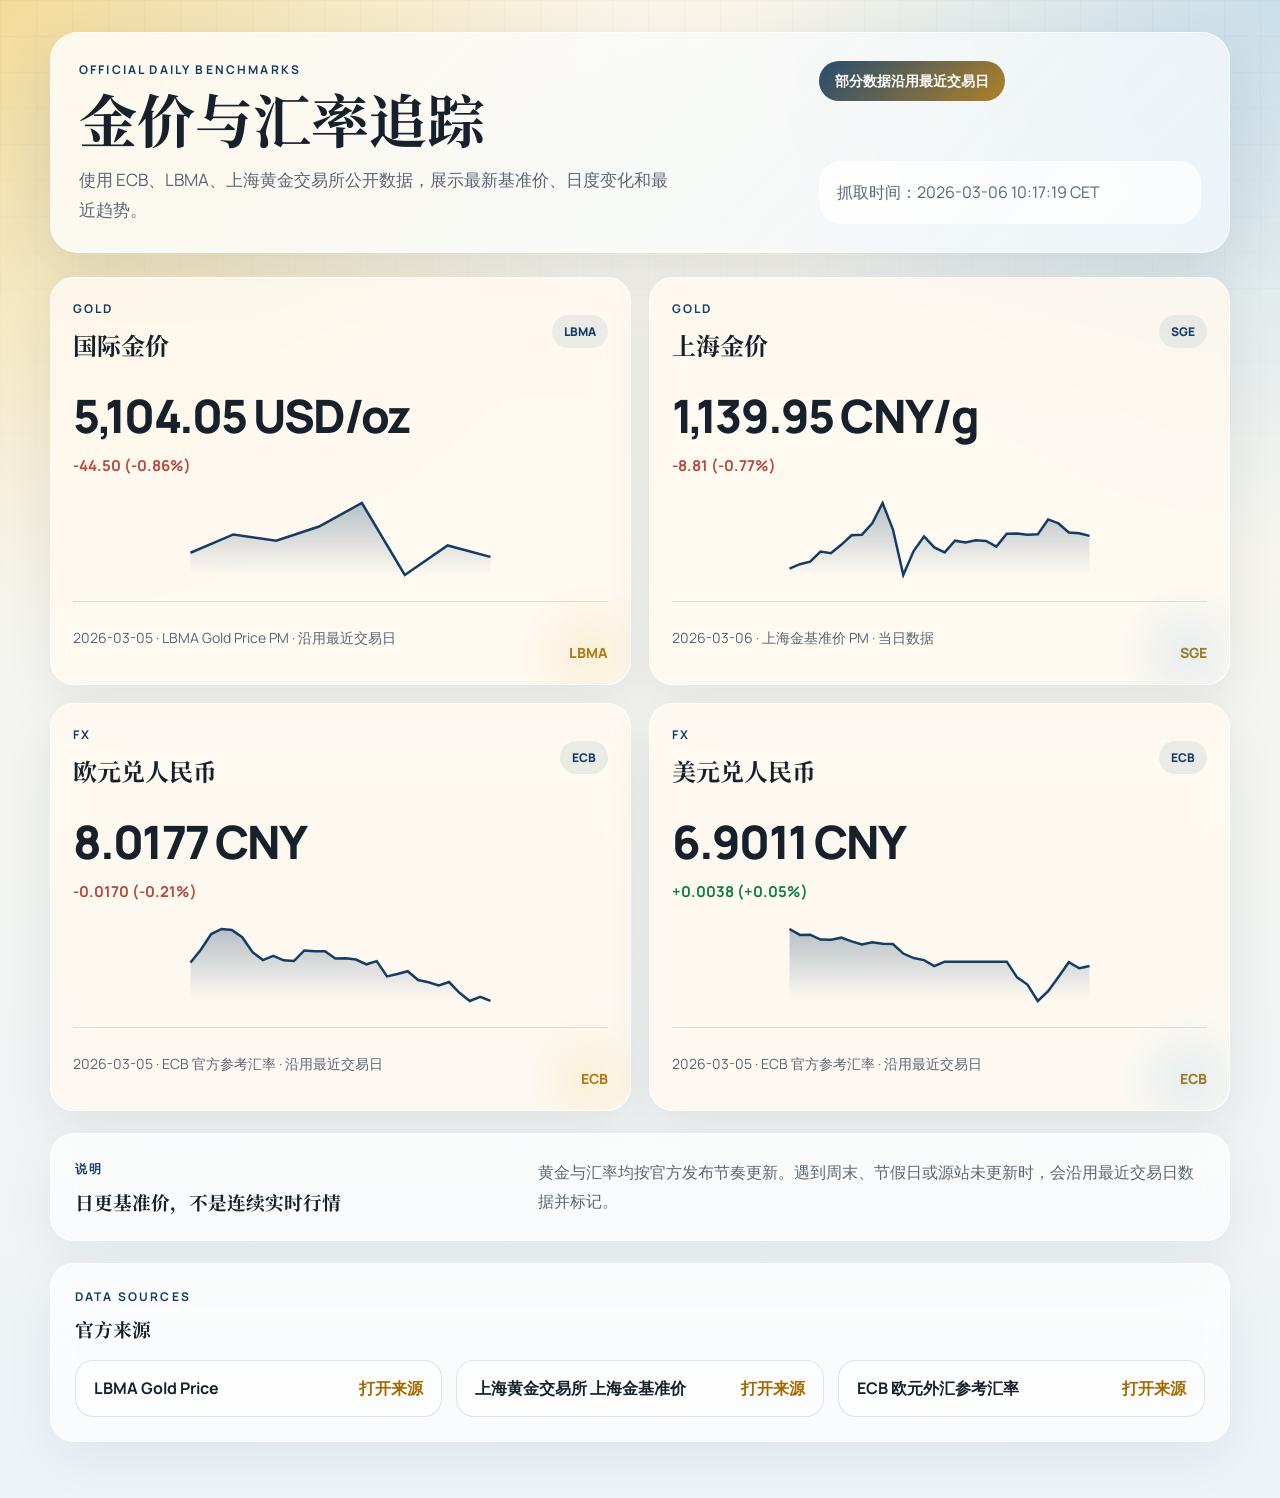
==== index.html @ c6c09dbf "feat: add market tracker site" ====
﻿<!DOCTYPE html>
<html lang="zh-CN">
  <head>
    <meta charset="UTF-8" />
    <meta name="viewport" content="width=device-width, initial-scale=1.0" />
    <title>金价与汇率追踪</title>
    <meta
      name="description"
      content="追踪国际金价、上海金价、欧元兑人民币和美元兑人民币的官方日更数据。"
    />
    <link rel="preconnect" href="https://fonts.googleapis.com" />
    <link rel="preconnect" href="https://fonts.gstatic.com" crossorigin />
    <link
      href="https://fonts.googleapis.com/css2?family=Manrope:wght@400;500;700;800&family=Noto+Serif+SC:wght@500;700&display=swap"
      rel="stylesheet"
    />
    <link rel="stylesheet" href="./assets/styles.css" />
  </head>
  <body>
    <div class="page-shell">
      <header class="hero">
        <div class="hero-copy">
          <p class="eyebrow">Official Daily Benchmarks</p>
          <h1>金价与汇率追踪</h1>
          <p class="hero-text">
            使用 ECB、LBMA、上海黄金交易所公开数据，展示最新基准价、日度变化和最近趋势。
          </p>
        </div>
        <div class="hero-meta">
          <div class="hero-pill" id="globalStatus">正在加载数据</div>
          <div class="hero-note" id="publishedAt">--</div>
        </div>
      </header>

      <main>
        <section class="cards" id="cards">
          <article class="metric-card" data-series-key="international_gold">
            <div class="card-head">
              <div>
                <p class="metric-type">Gold</p>
                <h2>国际金价</h2>
              </div>
              <span class="source-tag">LBMA</span>
            </div>
            <p class="metric-value" data-field="value">--</p>
            <p class="metric-change" data-field="change">--</p>
            <div class="sparkline" data-field="sparkline"></div>
            <div class="card-foot">
              <p data-field="meta">--</p>
              <a data-field="source" href="#" target="_blank" rel="noreferrer">来源</a>
            </div>
          </article>

          <article class="metric-card" data-series-key="shanghai_gold">
            <div class="card-head">
              <div>
                <p class="metric-type">Gold</p>
                <h2>上海金价</h2>
              </div>
              <span class="source-tag">SGE</span>
            </div>
            <p class="metric-value" data-field="value">--</p>
            <p class="metric-change" data-field="change">--</p>
            <div class="sparkline" data-field="sparkline"></div>
            <div class="card-foot">
              <p data-field="meta">--</p>
              <a data-field="source" href="#" target="_blank" rel="noreferrer">来源</a>
            </div>
          </article>

          <article class="metric-card" data-series-key="eur_cny">
            <div class="card-head">
              <div>
                <p class="metric-type">FX</p>
                <h2>欧元兑人民币</h2>
              </div>
              <span class="source-tag">ECB</span>
            </div>
            <p class="metric-value" data-field="value">--</p>
            <p class="metric-change" data-field="change">--</p>
            <div class="sparkline" data-field="sparkline"></div>
            <div class="card-foot">
              <p data-field="meta">--</p>
              <a data-field="source" href="#" target="_blank" rel="noreferrer">来源</a>
            </div>
          </article>

          <article class="metric-card" data-series-key="usd_cny">
            <div class="card-head">
              <div>
                <p class="metric-type">FX</p>
                <h2>美元兑人民币</h2>
              </div>
              <span class="source-tag">ECB</span>
            </div>
            <p class="metric-value" data-field="value">--</p>
            <p class="metric-change" data-field="change">--</p>
            <div class="sparkline" data-field="sparkline"></div>
            <div class="card-foot">
              <p data-field="meta">--</p>
              <a data-field="source" href="#" target="_blank" rel="noreferrer">来源</a>
            </div>
          </article>
        </section>

        <section class="panel summary-panel">
          <div>
            <p class="panel-label">说明</p>
            <h3>日更基准价，不是连续实时行情</h3>
          </div>
          <p id="summaryText">
            黄金与汇率均按官方发布节奏更新。遇到周末、节假日或源站未更新时，会沿用最近交易日数据并标记。
          </p>
        </section>

        <section class="panel source-panel">
          <div class="panel-header">
            <div>
              <p class="panel-label">Data Sources</p>
              <h3>官方来源</h3>
            </div>
          </div>
          <ul class="source-list" id="sourceList"></ul>
        </section>
      </main>
    </div>

    <template id="sourceItemTemplate">
      <li>
        <span class="source-name"></span>
        <a class="source-link" target="_blank" rel="noreferrer">打开来源</a>
      </li>
    </template>

    <script src="./assets/app.js" type="module"></script>
  </body>
</html>
---- assets/styles.css ----
﻿:root {
  --bg: #f4efe3;
  --panel: rgba(255, 250, 241, 0.84);
  --ink: #17212b;
  --muted: #5a6673;
  --gold: #a06a00;
  --blue: #153d64;
  --line: rgba(23, 33, 43, 0.12);
  --up: #0f7b46;
  --down: #b5483e;
  --shadow: 0 20px 60px rgba(21, 61, 100, 0.12);
}

* {
  box-sizing: border-box;
}

body {
  margin: 0;
  min-height: 100vh;
  color: var(--ink);
  font-family: "Manrope", sans-serif;
  background:
    radial-gradient(circle at top left, rgba(240, 212, 135, 0.8), transparent 32%),
    radial-gradient(circle at top right, rgba(152, 199, 234, 0.5), transparent 28%),
    linear-gradient(180deg, #fbf6ea 0%, #edf3f8 100%);
}

body::before {
  position: fixed;
  inset: 0;
  pointer-events: none;
  content: "";
  background-image:
    linear-gradient(rgba(23, 33, 43, 0.04) 1px, transparent 1px),
    linear-gradient(90deg, rgba(23, 33, 43, 0.04) 1px, transparent 1px);
  background-size: 36px 36px;
  mask-image: linear-gradient(180deg, rgba(0, 0, 0, 0.48), transparent 72%);
}

.page-shell {
  width: min(1180px, calc(100vw - 32px));
  margin: 0 auto;
  padding: 32px 0 56px;
}

.hero,
.panel,
.metric-card {
  backdrop-filter: blur(16px);
}

.hero {
  display: grid;
  grid-template-columns: 1.5fr 0.8fr;
  gap: 24px;
  padding: 28px;
  border: 1px solid rgba(255, 255, 255, 0.75);
  border-radius: 28px;
  background: linear-gradient(135deg, rgba(255, 252, 247, 0.88), rgba(240, 247, 252, 0.78));
  box-shadow: var(--shadow);
}

.eyebrow,
.panel-label,
.metric-type {
  margin: 0 0 10px;
  text-transform: uppercase;
  letter-spacing: 0.18em;
  font-size: 12px;
  font-weight: 700;
  color: var(--blue);
}

.hero h1,
.panel h3,
.metric-card h2 {
  margin: 0;
  font-family: "Noto Serif SC", serif;
  font-weight: 700;
}

.hero h1 {
  font-size: clamp(34px, 5vw, 58px);
  line-height: 1.05;
}

.hero-text {
  width: min(60ch, 100%);
  margin: 16px 0 0;
  font-size: 17px;
  line-height: 1.75;
  color: var(--muted);
}

.hero-meta {
  display: flex;
  flex-direction: column;
  justify-content: space-between;
  gap: 18px;
}

.hero-pill {
  align-self: flex-start;
  padding: 10px 16px;
  border-radius: 999px;
  background: linear-gradient(135deg, rgba(21, 61, 100, 0.92), rgba(160, 106, 0, 0.84));
  color: #fff;
  font-size: 14px;
  font-weight: 700;
}

.hero-note {
  padding: 18px;
  border-radius: 22px;
  background: rgba(255, 255, 255, 0.74);
  color: var(--muted);
  line-height: 1.7;
}

.cards {
  display: grid;
  grid-template-columns: repeat(2, minmax(0, 1fr));
  gap: 18px;
  margin-top: 24px;
}

.metric-card {
  position: relative;
  overflow: hidden;
  padding: 22px;
  border: 1px solid rgba(255, 255, 255, 0.85);
  border-radius: 24px;
  background: var(--panel);
  box-shadow: 0 16px 48px rgba(23, 33, 43, 0.08);
  animation: rise 520ms ease both;
}

.metric-card::after {
  position: absolute;
  inset: auto -30px -40px auto;
  width: 140px;
  height: 140px;
  border-radius: 50%;
  background: radial-gradient(circle, rgba(240, 212, 135, 0.22), transparent 70%);
  content: "";
}

.metric-card:nth-child(2)::after,
.metric-card:nth-child(4)::after {
  background: radial-gradient(circle, rgba(152, 199, 234, 0.22), transparent 70%);
}

.card-head,
.card-foot {
  display: flex;
  align-items: center;
  justify-content: space-between;
  gap: 16px;
}

.source-tag {
  padding: 8px 12px;
  border-radius: 999px;
  background: rgba(21, 61, 100, 0.08);
  color: var(--blue);
  font-size: 12px;
  font-weight: 800;
}

.metric-value {
  margin: 22px 0 8px;
  font-size: clamp(30px, 4vw, 46px);
  font-weight: 800;
  letter-spacing: -0.04em;
}

.metric-change {
  min-height: 24px;
  margin: 0 0 14px;
  font-size: 15px;
  font-weight: 700;
}

.metric-change.up {
  color: var(--up);
}

.metric-change.down {
  color: var(--down);
}

.metric-change.flat {
  color: var(--muted);
}

.sparkline {
  height: 92px;
  margin: 8px 0 16px;
}

.sparkline svg {
  width: 100%;
  height: 100%;
}

.sparkline .line {
  fill: none;
  stroke: var(--blue);
  stroke-width: 2.5;
}

.sparkline .area {
  fill: url(#sparkFill);
}

.card-foot {
  align-items: flex-end;
  padding-top: 12px;
  border-top: 1px solid var(--line);
  color: var(--muted);
  font-size: 14px;
}

.card-foot a,
.source-link {
  color: var(--gold);
  text-decoration: none;
  font-weight: 800;
}

.panel {
  margin-top: 22px;
  padding: 24px;
  border: 1px solid rgba(255, 255, 255, 0.85);
  border-radius: 24px;
  background: linear-gradient(180deg, rgba(255, 255, 255, 0.74), rgba(255, 255, 255, 0.62));
  box-shadow: 0 18px 52px rgba(23, 33, 43, 0.06);
}

.summary-panel {
  display: grid;
  grid-template-columns: 0.8fr 1.2fr;
  gap: 18px;
  align-items: center;
}

.summary-panel p:last-child {
  margin: 0;
  color: var(--muted);
  line-height: 1.8;
}

.source-list {
  display: grid;
  grid-template-columns: repeat(3, minmax(0, 1fr));
  gap: 14px;
  padding: 0;
  margin: 18px 0 0;
  list-style: none;
}

.source-list li {
  display: flex;
  justify-content: space-between;
  align-items: center;
  gap: 12px;
  padding: 16px 18px;
  border: 1px solid var(--line);
  border-radius: 18px;
  background: rgba(255, 255, 255, 0.55);
}

.source-name {
  font-weight: 700;
}

@keyframes rise {
  from {
    opacity: 0;
    transform: translateY(16px);
  }

  to {
    opacity: 1;
    transform: translateY(0);
  }
}

@media (max-width: 880px) {
  .hero,
  .summary-panel,
  .cards,
  .source-list {
    grid-template-columns: 1fr;
  }

  .page-shell {
    width: min(100vw - 20px, 100%);
    padding-top: 20px;
  }

  .hero,
  .metric-card,
  .panel {
    border-radius: 22px;
  }
}
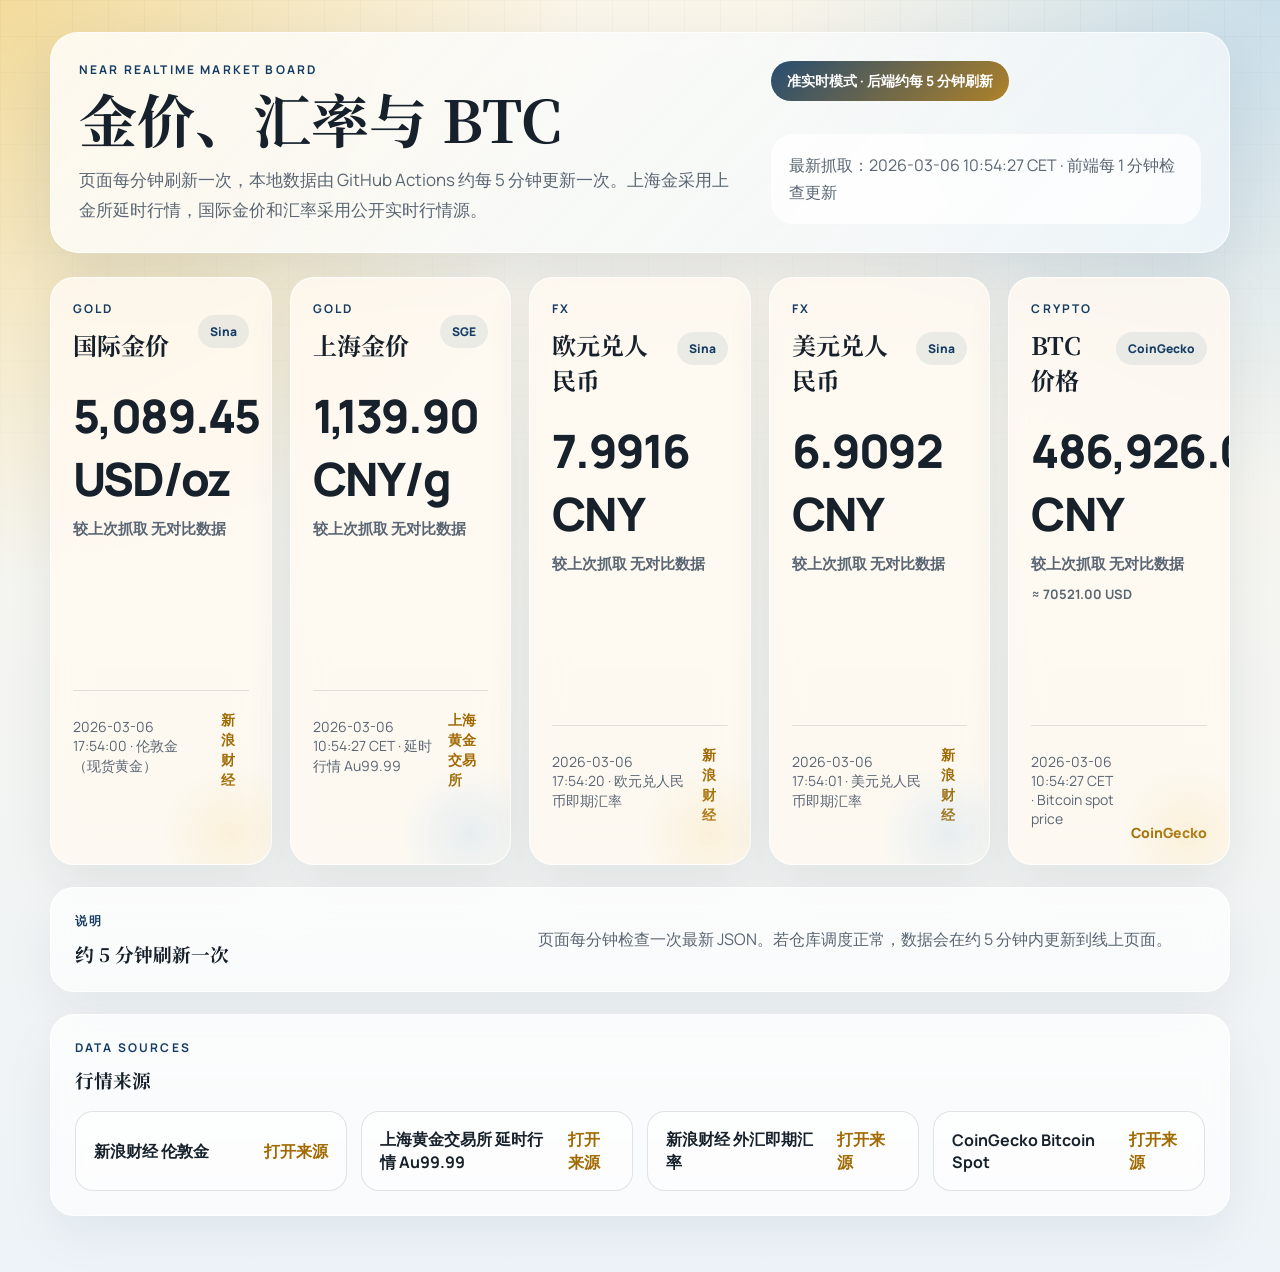
==== commit 6d773b0c: "feat: switch to near realtime market board" ====
--- a/index.html
+++ b/index.html
@@ -3,10 +3,10 @@
   <head>
     <meta charset="UTF-8" />
     <meta name="viewport" content="width=device-width, initial-scale=1.0" />
-    <title>金价与汇率追踪</title>
+    <title>金价、汇率与 BTC 追踪</title>
     <meta
       name="description"
-      content="追踪国际金价、上海金价、欧元兑人民币和美元兑人民币的官方日更数据。"
+      content="追踪国际金价、上海金价、欧元兑人民币、美元兑人民币和 BTC 价格的准实时数据。"
     />
     <link rel="preconnect" href="https://fonts.googleapis.com" />
     <link rel="preconnect" href="https://fonts.gstatic.com" crossorigin />
@@ -20,10 +20,10 @@
     <div class="page-shell">
       <header class="hero">
         <div class="hero-copy">
-          <p class="eyebrow">Official Daily Benchmarks</p>
-          <h1>金价与汇率追踪</h1>
+          <p class="eyebrow">Near Realtime Market Board</p>
+          <h1>金价、汇率与 BTC</h1>
           <p class="hero-text">
-            使用 ECB、LBMA、上海黄金交易所公开数据，展示最新基准价、日度变化和最近趋势。
+            页面每分钟刷新一次，本地数据由 GitHub Actions 约每 5 分钟更新一次。上海金采用上金所延时行情，国际金价和汇率采用公开实时行情源。
           </p>
         </div>
         <div class="hero-meta">
@@ -40,10 +40,11 @@
                 <p class="metric-type">Gold</p>
                 <h2>国际金价</h2>
               </div>
-              <span class="source-tag">LBMA</span>
+              <span class="source-tag">Sina</span>
             </div>
             <p class="metric-value" data-field="value">--</p>
             <p class="metric-change" data-field="change">--</p>
+            <p class="metric-secondary" data-field="secondary"></p>
             <div class="sparkline" data-field="sparkline"></div>
             <div class="card-foot">
               <p data-field="meta">--</p>
@@ -61,6 +62,7 @@
             </div>
             <p class="metric-value" data-field="value">--</p>
             <p class="metric-change" data-field="change">--</p>
+            <p class="metric-secondary" data-field="secondary"></p>
             <div class="sparkline" data-field="sparkline"></div>
             <div class="card-foot">
               <p data-field="meta">--</p>
@@ -74,10 +76,11 @@
                 <p class="metric-type">FX</p>
                 <h2>欧元兑人民币</h2>
               </div>
-              <span class="source-tag">ECB</span>
+              <span class="source-tag">Sina</span>
             </div>
             <p class="metric-value" data-field="value">--</p>
             <p class="metric-change" data-field="change">--</p>
+            <p class="metric-secondary" data-field="secondary"></p>
             <div class="sparkline" data-field="sparkline"></div>
             <div class="card-foot">
               <p data-field="meta">--</p>
@@ -91,10 +94,29 @@
                 <p class="metric-type">FX</p>
                 <h2>美元兑人民币</h2>
               </div>
-              <span class="source-tag">ECB</span>
+              <span class="source-tag">Sina</span>
             </div>
             <p class="metric-value" data-field="value">--</p>
             <p class="metric-change" data-field="change">--</p>
+            <p class="metric-secondary" data-field="secondary"></p>
+            <div class="sparkline" data-field="sparkline"></div>
+            <div class="card-foot">
+              <p data-field="meta">--</p>
+              <a data-field="source" href="#" target="_blank" rel="noreferrer">来源</a>
+            </div>
+          </article>
+
+          <article class="metric-card" data-series-key="btc_cny">
+            <div class="card-head">
+              <div>
+                <p class="metric-type">Crypto</p>
+                <h2>BTC 价格</h2>
+              </div>
+              <span class="source-tag">CoinGecko</span>
+            </div>
+            <p class="metric-value" data-field="value">--</p>
+            <p class="metric-change" data-field="change">--</p>
+            <p class="metric-secondary" data-field="secondary"></p>
             <div class="sparkline" data-field="sparkline"></div>
             <div class="card-foot">
               <p data-field="meta">--</p>
@@ -106,10 +128,10 @@
         <section class="panel summary-panel">
           <div>
             <p class="panel-label">说明</p>
-            <h3>日更基准价，不是连续实时行情</h3>
+            <h3>约 5 分钟刷新一次</h3>
           </div>
           <p id="summaryText">
-            黄金与汇率均按官方发布节奏更新。遇到周末、节假日或源站未更新时，会沿用最近交易日数据并标记。
+            页面每分钟检查一次最新 JSON。若仓库调度正常，数据会在约 5 分钟内更新到线上页面。
           </p>
         </section>
 
@@ -117,7 +139,7 @@
           <div class="panel-header">
             <div>
               <p class="panel-label">Data Sources</p>
-              <h3>官方来源</h3>
+              <h3>行情来源</h3>
             </div>
           </div>
           <ul class="source-list" id="sourceList"></ul>
--- a/assets/styles.css
+++ b/assets/styles.css
@@ -52,7 +52,7 @@
 
 .hero {
   display: grid;
-  grid-template-columns: 1.5fr 0.8fr;
+  grid-template-columns: 1.4fr 0.9fr;
   gap: 24px;
   padding: 28px;
   border: 1px solid rgba(255, 255, 255, 0.75);
@@ -86,7 +86,7 @@
 }
 
 .hero-text {
-  width: min(60ch, 100%);
+  width: min(66ch, 100%);
   margin: 16px 0 0;
   font-size: 17px;
   line-height: 1.75;
@@ -120,7 +120,7 @@
 
 .cards {
   display: grid;
-  grid-template-columns: repeat(2, minmax(0, 1fr));
+  grid-template-columns: repeat(auto-fit, minmax(220px, 1fr));
   gap: 18px;
   margin-top: 24px;
 }
@@ -146,8 +146,7 @@
   content: "";
 }
 
-.metric-card:nth-child(2)::after,
-.metric-card:nth-child(4)::after {
+.metric-card:nth-child(2n)::after {
   background: radial-gradient(circle, rgba(152, 199, 234, 0.22), transparent 70%);
 }
 
@@ -177,8 +176,16 @@
 
 .metric-change {
   min-height: 24px;
-  margin: 0 0 14px;
+  margin: 0 0 8px;
   font-size: 15px;
+  font-weight: 700;
+}
+
+.metric-secondary {
+  min-height: 20px;
+  margin: 0 0 12px;
+  color: var(--muted);
+  font-size: 13px;
   font-weight: 700;
 }
 
@@ -253,7 +260,7 @@
 
 .source-list {
   display: grid;
-  grid-template-columns: repeat(3, minmax(0, 1fr));
+  grid-template-columns: repeat(auto-fit, minmax(220px, 1fr));
   gap: 14px;
   padding: 0;
   margin: 18px 0 0;
@@ -289,9 +296,7 @@
 
 @media (max-width: 880px) {
   .hero,
-  .summary-panel,
-  .cards,
-  .source-list {
+  .summary-panel {
     grid-template-columns: 1fr;
   }
 
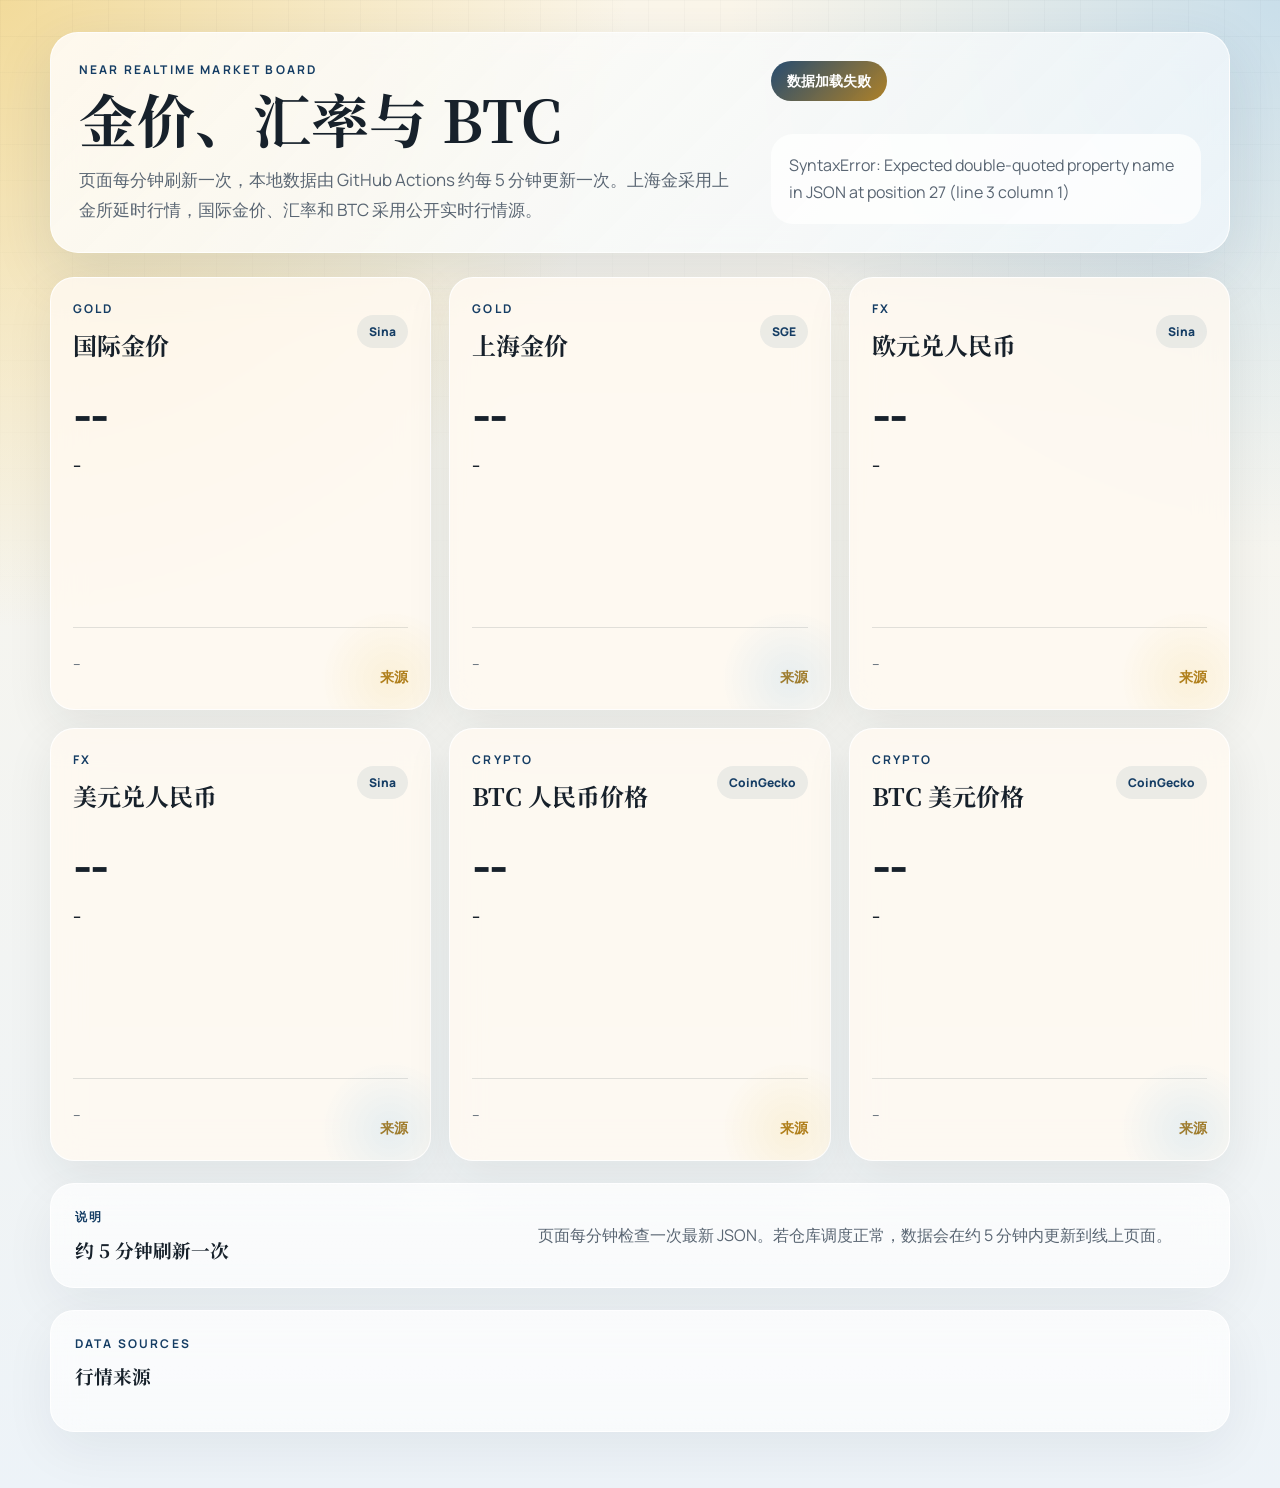
==== commit d791a1c0: "feat: add btc usd card layout # Conflicts: #	data/history.json #	data/latest.json" ====
--- a/index.html
+++ b/index.html
@@ -6,7 +6,7 @@
     <title>金价、汇率与 BTC 追踪</title>
     <meta
       name="description"
-      content="追踪国际金价、上海金价、欧元兑人民币、美元兑人民币和 BTC 价格的准实时数据。"
+      content="追踪国际金价、上海金价、欧元兑人民币、美元兑人民币、BTC 人民币价格和 BTC 美元价格的准实时数据。"
     />
     <link rel="preconnect" href="https://fonts.googleapis.com" />
     <link rel="preconnect" href="https://fonts.gstatic.com" crossorigin />
@@ -23,7 +23,7 @@
           <p class="eyebrow">Near Realtime Market Board</p>
           <h1>金价、汇率与 BTC</h1>
           <p class="hero-text">
-            页面每分钟刷新一次，本地数据由 GitHub Actions 约每 5 分钟更新一次。上海金采用上金所延时行情，国际金价和汇率采用公开实时行情源。
+            页面每分钟刷新一次，本地数据由 GitHub Actions 约每 5 分钟更新一次。上海金采用上金所延时行情，国际金价、汇率和 BTC 采用公开实时行情源。
           </p>
         </div>
         <div class="hero-meta">
@@ -110,7 +110,25 @@
             <div class="card-head">
               <div>
                 <p class="metric-type">Crypto</p>
-                <h2>BTC 价格</h2>
+                <h2>BTC 人民币价格</h2>
+              </div>
+              <span class="source-tag">CoinGecko</span>
+            </div>
+            <p class="metric-value" data-field="value">--</p>
+            <p class="metric-change" data-field="change">--</p>
+            <p class="metric-secondary" data-field="secondary"></p>
+            <div class="sparkline" data-field="sparkline"></div>
+            <div class="card-foot">
+              <p data-field="meta">--</p>
+              <a data-field="source" href="#" target="_blank" rel="noreferrer">来源</a>
+            </div>
+          </article>
+
+          <article class="metric-card" data-series-key="btc_usd">
+            <div class="card-head">
+              <div>
+                <p class="metric-type">Crypto</p>
+                <h2>BTC 美元价格</h2>
               </div>
               <span class="source-tag">CoinGecko</span>
             </div>
--- a/assets/styles.css
+++ b/assets/styles.css
@@ -120,7 +120,7 @@
 
 .cards {
   display: grid;
-  grid-template-columns: repeat(auto-fit, minmax(220px, 1fr));
+  grid-template-columns: repeat(3, minmax(0, 1fr));
   gap: 18px;
   margin-top: 24px;
 }
@@ -300,6 +300,10 @@
     grid-template-columns: 1fr;
   }
 
+  .cards {
+    grid-template-columns: repeat(2, minmax(0, 1fr));
+  }
+
   .page-shell {
     width: min(100vw - 20px, 100%);
     padding-top: 20px;
@@ -311,3 +315,9 @@
     border-radius: 22px;
   }
 }
+
+@media (max-width: 620px) {
+  .cards {
+    grid-template-columns: 1fr;
+  }
+}
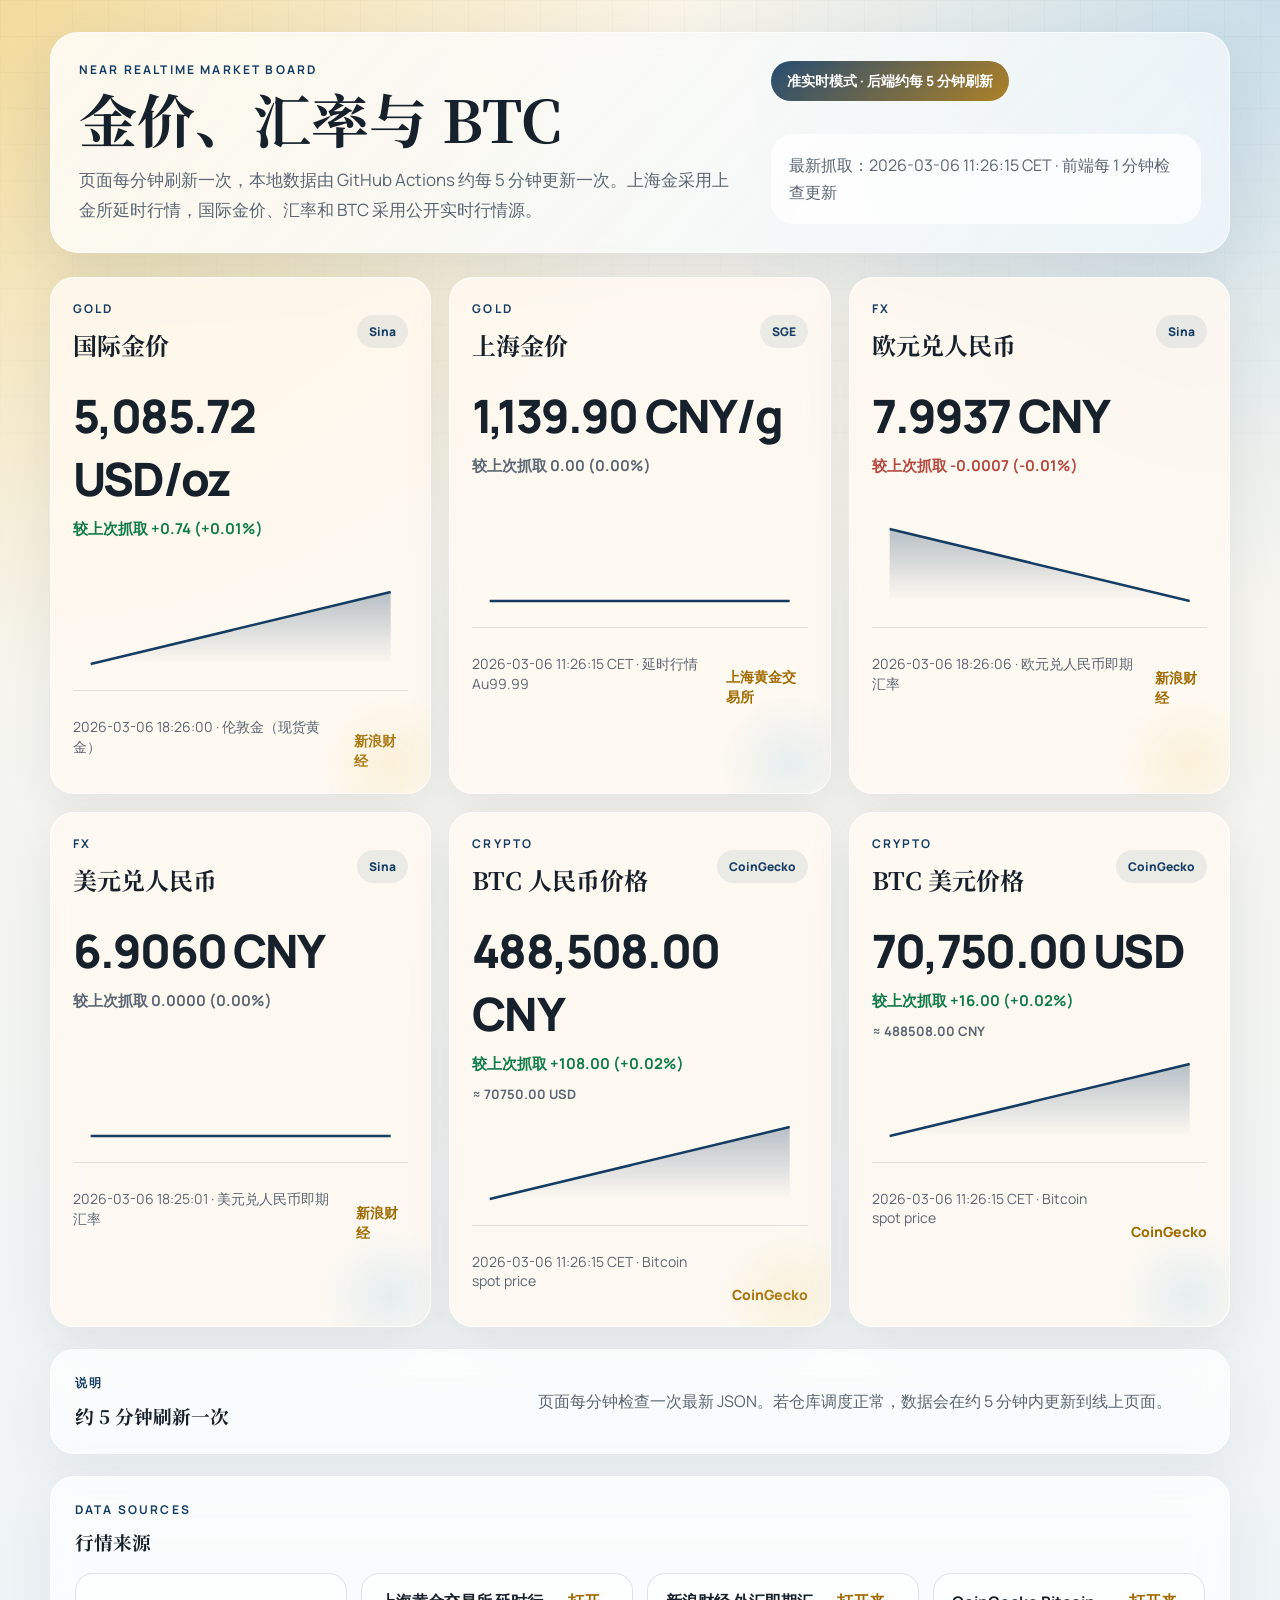
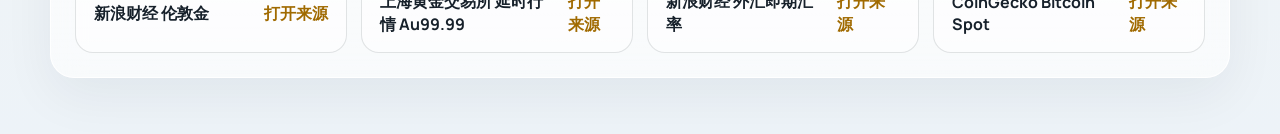
==== commit 8da99755: "fix: bust cached assets for btc cards" ====
--- a/index.html
+++ b/index.html
@@ -14,7 +14,7 @@
       href="https://fonts.googleapis.com/css2?family=Manrope:wght@400;500;700;800&family=Noto+Serif+SC:wght@500;700&display=swap"
       rel="stylesheet"
     />
-    <link rel="stylesheet" href="./assets/styles.css" />
+    <link rel="stylesheet" href="./assets/styles.css?v=20260306-3" />
   </head>
   <body>
     <div class="page-shell">
@@ -172,6 +172,6 @@
       </li>
     </template>
 
-    <script src="./assets/app.js" type="module"></script>
+    <script src="./assets/app.js?v=20260306-3" type="module"></script>
   </body>
 </html>
